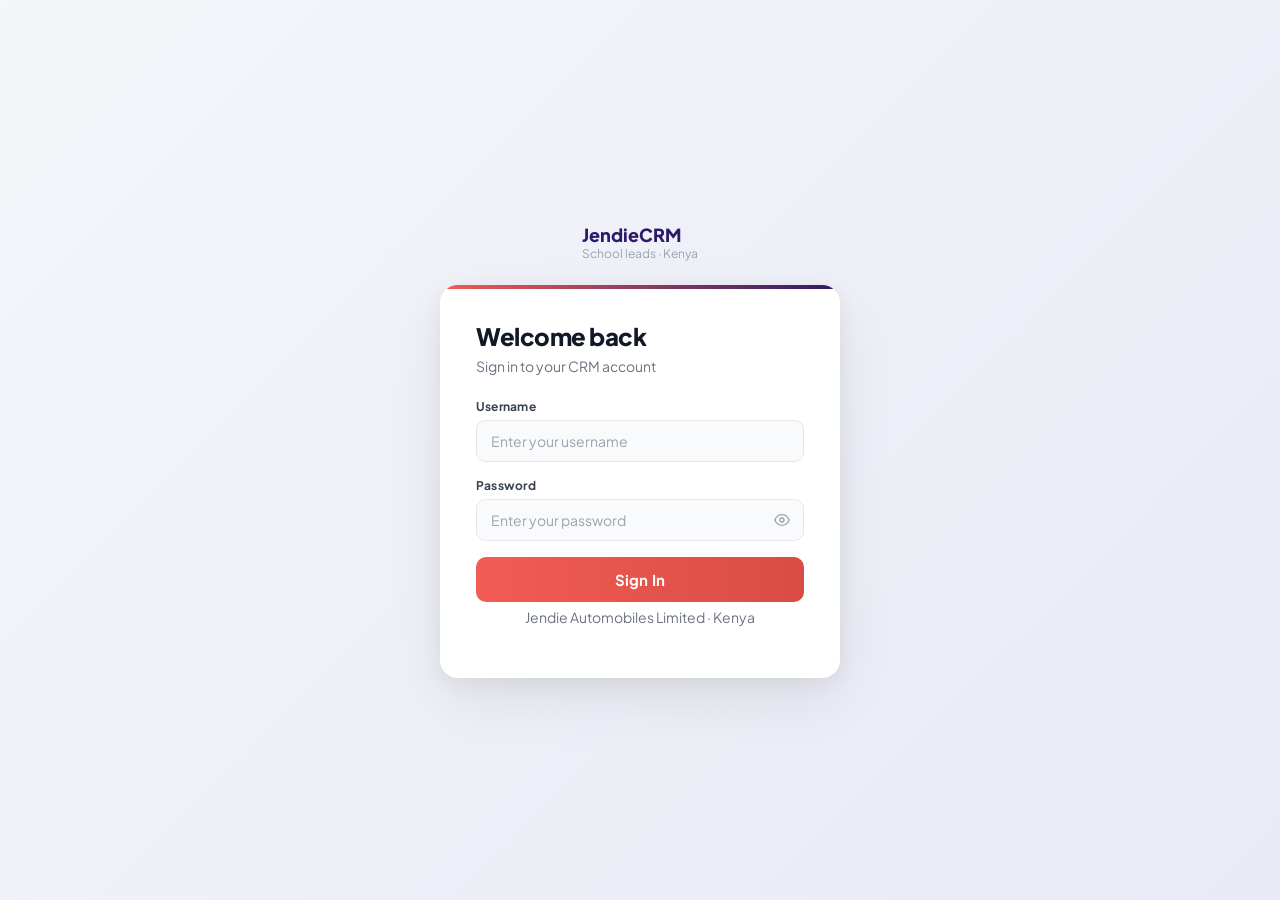
==== public/dashboard.html @ a7a7fc95 "rebuild: new dashboard UI with sidebar, KPIs, and login fixes" ====
<!DOCTYPE html>
<html lang="en">
<head>
<meta charset="UTF-8">
<meta name="viewport" content="width=device-width, initial-scale=1.0">
<title>JendieCRM – Dashboard</title>
<link rel="icon" type="image/x-icon" href="/favicon.ico">
<link rel="preconnect" href="https://fonts.googleapis.com">
<link href="https://fonts.googleapis.com/css2?family=Plus+Jakarta+Sans:wght@400;500;600;700;800&family=DM+Mono:wght@400;500&display=swap" rel="stylesheet">
<link rel="stylesheet" href="dashboard.css">
</head>
<body>

<!-- ===================== SIDEBAR ===================== -->
<aside class="sidebar" id="sidebar">
  <div class="sidebar-brand">
    <div class="brand-logo">
      <img src="/school-crm-logo.png" alt="Jendie" onerror="this.style.display='none'">
      <div class="brand-initials">J</div>
    </div>
    <div class="brand-text">
      <span class="brand-name">JendieCRM</span>
      <span class="brand-sub">School leads · Kenya</span>
    </div>
  </div>

  <nav class="sidebar-nav">
    <div class="nav-section-label">OVERVIEW</div>
    <a href="#" class="nav-item active" data-view="dashboard">
      <svg width="18" height="18" viewBox="0 0 24 24" fill="none" stroke="currentColor" stroke-width="2"><rect x="3" y="3" width="7" height="7"/><rect x="14" y="3" width="7" height="7"/><rect x="3" y="14" width="7" height="7"/><rect x="14" y="14" width="7" height="7"/></svg>
      Dashboard
    </a>

    <div class="nav-section-label">PIPELINE</div>
    <a href="#" class="nav-item" data-view="leads">
      <svg width="18" height="18" viewBox="0 0 24 24" fill="none" stroke="currentColor" stroke-width="2"><path d="M17 21v-2a4 4 0 0 0-4-4H5a4 4 0 0 0-4 4v2"/><circle cx="9" cy="7" r="4"/><path d="M23 21v-2a4 4 0 0 0-3-3.87"/><path d="M16 3.13a4 4 0 0 1 0 7.75"/></svg>
      Leads
    </a>
    <a href="#" class="nav-item" data-view="pipeline">
      <svg width="18" height="18" viewBox="0 0 24 24" fill="none" stroke="currentColor" stroke-width="2"><polyline points="22 12 18 12 15 21 9 3 6 12 2 12"/></svg>
      Pipeline
      <span class="nav-badge live">Live</span>
    </a>
    <a href="#" class="nav-item" data-view="tasks">
      <svg width="18" height="18" viewBox="0 0 24 24" fill="none" stroke="currentColor" stroke-width="2"><polyline points="9 11 12 14 22 4"/><path d="M21 12v7a2 2 0 0 1-2 2H5a2 2 0 0 1-2-2V5a2 2 0 0 1 2-2h11"/></svg>
      Tasks
    </a>

    <div class="nav-section-label">ENGAGE</div>
    <a href="#" class="nav-item" data-view="whatsapp">
      <svg width="18" height="18" viewBox="0 0 24 24" fill="none" stroke="currentColor" stroke-width="2"><path d="M21 15a2 2 0 0 1-2 2H7l-4 4V5a2 2 0 0 1 2-2h14a2 2 0 0 1 2 2z"/></svg>
      WhatsApp / SMS
    </a>
    <a href="#" class="nav-item" data-view="marketers">
      <svg width="18" height="18" viewBox="0 0 24 24" fill="none" stroke="currentColor" stroke-width="2"><circle cx="12" cy="8" r="4"/><path d="M6 20v-2a4 4 0 0 1 8 0v2"/><path d="M22 20v-2a4 4 0 0 0-3-3.87"/><path d="M16 3.13a4 4 0 0 1 0 7.75"/></svg>
      Marketers
    </a>
    <a href="#" class="nav-item" data-view="reports">
      <svg width="18" height="18" viewBox="0 0 24 24" fill="none" stroke="currentColor" stroke-width="2"><line x1="18" y1="20" x2="18" y2="10"/><line x1="12" y1="20" x2="12" y2="4"/><line x1="6" y1="20" x2="6" y2="14"/></svg>
      Reports
    </a>

    <div class="nav-section-label">ACCOUNT</div>
    <a href="#" class="nav-item" data-view="settings">
      <svg width="18" height="18" viewBox="0 0 24 24" fill="none" stroke="currentColor" stroke-width="2"><circle cx="12" cy="12" r="3"/><path d="M19.07 4.93l-1.41 1.41M4.93 4.93l1.41 1.41M4.93 19.07l1.41-1.41M19.07 19.07l-1.41-1.41M21 12h-2M5 12H3M12 21v-2M12 5V3"/></svg>
      Settings
    </a>
    <a href="#" class="nav-item" id="adminNavItem" style="display:none" data-view="admin">
      <svg width="18" height="18" viewBox="0 0 24 24" fill="none" stroke="currentColor" stroke-width="2"><path d="M12 22s8-4 8-10V5l-8-3-8 3v7c0 6 8 10 8 10z"/></svg>
      Admin
    </a>
  </nav>

  <div class="sidebar-user">
    <div class="user-avatar" id="sidebarAvatar">?</div>
    <div class="user-info">
      <span class="user-name" id="sidebarUsername">Loading…</span>
      <span class="user-role-badge" id="sidebarRole">–</span>
    </div>
    <button class="logout-btn" onclick="logout()" title="Logout">
      <svg width="16" height="16" viewBox="0 0 24 24" fill="none" stroke="currentColor" stroke-width="2"><path d="M9 21H5a2 2 0 0 1-2-2V5a2 2 0 0 1 2-2h4"/><polyline points="16 17 21 12 16 7"/><line x1="21" y1="12" x2="9" y2="12"/></svg>
    </button>
  </div>
</aside>

<!-- ===================== MAIN ===================== -->
<div class="main-wrapper">

  <!-- TOPBAR -->
  <header class="topbar">
    <div class="topbar-left">
      <button class="sidebar-toggle" id="sidebarToggle" onclick="toggleSidebar()">
        <svg width="20" height="20" viewBox="0 0 24 24" fill="none" stroke="currentColor" stroke-width="2"><line x1="3" y1="12" x2="21" y2="12"/><line x1="3" y1="6" x2="21" y2="6"/><line x1="3" y1="18" x2="21" y2="18"/></svg>
      </button>
      <div class="breadcrumb">
        <span class="breadcrumb-app">JendieCRM</span>
        <span class="breadcrumb-sep">/</span>
        <span class="breadcrumb-page" id="pageTitle">Dashboard</span>
      </div>
    </div>
    <div class="topbar-center">
      <div class="search-wrap">
        <svg width="16" height="16" viewBox="0 0 24 24" fill="none" stroke="currentColor" stroke-width="2"><circle cx="11" cy="11" r="8"/><line x1="21" y1="21" x2="16.65" y2="16.65"/></svg>
        <input type="text" id="searchName" placeholder="Search leads, contacts…" oninput="filterLeads()">
        <kbd>⌘K</kbd>
      </div>
    </div>
    <div class="topbar-right">
      <div class="county-filter-wrap">
        <svg width="14" height="14" viewBox="0 0 24 24" fill="none" stroke="currentColor" stroke-width="2"><path d="M21 10c0 7-9 13-9 13s-9-6-9-13a9 9 0 0 1 18 0z"/><circle cx="12" cy="10" r="3"/></svg>
        <select id="filterLocation" onchange="filterLeads()">
          <option value="">All counties</option>
        </select>
        <svg width="12" height="12" viewBox="0 0 24 24" fill="none" stroke="currentColor" stroke-width="2"><polyline points="6 9 12 15 18 9"/></svg>
      </div>
      <button class="btn-primary" onclick="openNewLeadModal()">
        <svg width="14" height="14" viewBox="0 0 24 24" fill="none" stroke="currentColor" stroke-width="2"><line x1="12" y1="5" x2="12" y2="19"/><line x1="5" y1="12" x2="19" y2="12"/></svg>
        New Lead
      </button>
      <button class="icon-btn" id="themeToggle" title="Toggle theme">
        <svg width="16" height="16" viewBox="0 0 24 24" fill="none" stroke="currentColor" stroke-width="2"><path d="M21 12.79A9 9 0 1 1 11.21 3 7 7 0 0 0 21 12.79z"/></svg>
      </button>
      <button class="icon-btn notif-btn" id="notifBtn">
        <svg width="16" height="16" viewBox="0 0 24 24" fill="none" stroke="currentColor" stroke-width="2"><path d="M18 8A6 6 0 0 0 6 8c0 7-3 9-3 9h18s-3-2-3-9"/><path d="M13.73 21a2 2 0 0 1-3.46 0"/></svg>
        <span class="notif-dot" id="notifDot"></span>
      </button>
    </div>
  </header>

  <!-- ===================== DASHBOARD VIEW ===================== -->
  <main class="content" id="viewDashboard">
    <div class="page-header">
      <div>
        <h1 class="page-title">Marketing Dashboard</h1>
        <p class="page-subtitle">Real-time view of school leads, follow-ups, and team activity.</p>
      </div>
      <div class="page-actions">
        <button class="btn-ghost" onclick="exportCSV()">
          <svg width="14" height="14" viewBox="0 0 24 24" fill="none" stroke="currentColor" stroke-width="2"><path d="M21 15v4a2 2 0 0 1-2 2H5a2 2 0 0 1-2-2v-4"/><polyline points="7 10 12 15 17 10"/><line x1="12" y1="15" x2="12" y2="3"/></svg>
          Export
        </button>
        <button class="btn-primary" onclick="openNewLeadModal()">
          <svg width="14" height="14" viewBox="0 0 24 24" fill="none" stroke="currentColor" stroke-width="2"><line x1="12" y1="5" x2="12" y2="19"/><line x1="5" y1="12" x2="19" y2="12"/></svg>
          New Lead
        </button>
      </div>
    </div>

    <!-- KPI Cards -->
    <div class="kpi-grid" id="kpiGrid">
      <div class="kpi-card">
        <div class="kpi-top">
          <span class="kpi-label">Total Leads</span>
          <div class="kpi-icon kpi-icon--blue">
            <svg width="16" height="16" viewBox="0 0 24 24" fill="none" stroke="currentColor" stroke-width="2"><path d="M17 21v-2a4 4 0 0 0-4-4H5a4 4 0 0 0-4 4v2"/><circle cx="9" cy="7" r="4"/></svg>
          </div>
        </div>
        <div class="kpi-value" id="kpiTotal">–</div>
        <div class="kpi-delta positive" id="kpiTotalDelta">–</div>
      </div>
      <div class="kpi-card">
        <div class="kpi-top">
          <span class="kpi-label">Active Follow-ups</span>
          <div class="kpi-icon kpi-icon--coral">
            <svg width="16" height="16" viewBox="0 0 24 24" fill="none" stroke="currentColor" stroke-width="2"><rect x="3" y="4" width="18" height="18" rx="2" ry="2"/><line x1="16" y1="2" x2="16" y2="6"/><line x1="8" y1="2" x2="8" y2="6"/><line x1="3" y1="10" x2="21" y2="10"/></svg>
          </div>
        </div>
        <div class="kpi-value" id="kpiFollowups">–</div>
        <div class="kpi-delta urgent" id="kpiFollowupsDelta">–</div>
      </div>
      <div class="kpi-card">
        <div class="kpi-top">
          <span class="kpi-label">Conversion Rate</span>
          <div class="kpi-icon kpi-icon--green">
            <svg width="16" height="16" viewBox="0 0 24 24" fill="none" stroke="currentColor" stroke-width="2"><polyline points="22 7 13.5 15.5 8.5 10.5 2 17"/><polyline points="16 7 22 7 22 13"/></svg>
          </div>
        </div>
        <div class="kpi-value" id="kpiConversion">–</div>
        <div class="kpi-delta muted" id="kpiConversionTarget">Target: 30%</div>
      </div>
      <div class="kpi-card">
        <div class="kpi-top">
          <span class="kpi-label">Top County</span>
          <div class="kpi-icon kpi-icon--purple">
            <svg width="16" height="16" viewBox="0 0 24 24" fill="none" stroke="currentColor" stroke-width="2"><path d="M21 10c0 7-9 13-9 13s-9-6-9-13a9 9 0 0 1 18 0z"/><circle cx="12" cy="10" r="3"/></svg>
          </div>
        </div>
        <div class="kpi-value" id="kpiTopCounty">–</div>
        <div class="kpi-delta muted" id="kpiTopCountyCount">– leads</div>
      </div>
    </div>

    <!-- Dashboard body: leads table + right panel -->
    <div class="dashboard-body">
      <!-- Recent Leads Table -->
      <div class="table-card">
        <div class="table-card-header">
          <div>
            <h2 class="card-title">Recent Leads</h2>
            <p class="card-subtitle">Latest submissions across all marketers</p>
          </div>
          <a href="#" class="view-all-link" onclick="switchView('leads'); return false;">
            View All
            <svg width="14" height="14" viewBox="0 0 24 24" fill="none" stroke="currentColor" stroke-width="2"><path d="M18 13v6a2 2 0 0 1-2 2H5a2 2 0 0 1-2-2V8a2 2 0 0 1 2-2h6"/><polyline points="15 3 21 3 21 9"/><line x1="10" y1="14" x2="21" y2="3"/></svg>
          </a>
        </div>
        <div class="filters-row">
          <select id="filterInterest" onchange="filterLeads()">
            <option value="">All statuses</option>
            <option>Interested</option>
            <option>Needs Follow-up</option>
            <option>Not Interested</option>
          </select>
          <select id="filterAction" onchange="filterLeads()">
            <option value="">All actions</option>
            <option>Call</option>
            <option>Email</option>
            <option>Meeting</option>
            <option>Demo</option>
            <option>Other</option>
          </select>
          <select id="filterMarketer" onchange="filterLeads()">
            <option value="">All marketers</option>
          </select>
          <div class="date-filter">
            <label>Visit date</label>
            <input type="date" id="filterVisitDate" onchange="filterLeads()">
          </div>
          <button class="btn-ghost-sm" onclick="resetFilters()">Reset</button>
        </div>
        <div class="table-wrap">
          <table id="leadsTable">
            <thead>
              <tr>
                <th>Lead</th>
                <th>County</th>
                <th>Contact</th>
                <th>Services</th>
                <th>Status</th>
                <th>Follow-up</th>
                <th>Submitted</th>
                <th>Actions</th>
              </tr>
            </thead>
            <tbody id="leadsTableBody"></tbody>
          </table>
          <div class="empty-state" id="emptyLeads" style="display:none">
            <div class="empty-icon">📋</div>
            <h3>No leads found</h3>
            <p>Try adjusting your filters or add a new lead</p>
            <button class="btn-primary" onclick="openNewLeadModal()">+ New Lead</button>
          </div>
        </div>
      </div>

      <!-- Right Panel -->
      <div class="right-panel">
        <!-- Upcoming Follow-ups -->
        <div class="panel-card" id="followUpsCard">
          <div class="panel-card-header">
            <h3 class="panel-title">Upcoming Follow-ups</h3>
            <button class="icon-btn-sm" title="View calendar">
              <svg width="14" height="14" viewBox="0 0 24 24" fill="none" stroke="currentColor" stroke-width="2"><rect x="3" y="4" width="18" height="18" rx="2" ry="2"/><line x1="16" y1="2" x2="16" y2="6"/><line x1="8" y1="2" x2="8" y2="6"/><line x1="3" y1="10" x2="21" y2="10"/></svg>
            </button>
          </div>
          <div class="followup-date-row">
            <input type="date" id="followUpFilterDate" onchange="filterFollowUps()">
            <button class="btn-ghost-sm" onclick="resetFollowUps()">Today</button>
          </div>
          <ul id="followUpsList" class="followups-list"></ul>
          <div class="followups-empty" id="followupsEmpty" style="display:none">
            <p>No follow-ups for this date 🎉</p>
          </div>
        </div>

        <!-- Marketer Activity -->
        <div class="panel-card activity-card">
          <div class="panel-card-header">
            <h3 class="panel-title">Marketer Activity</h3>
          </div>
          <p class="activity-summary" id="activitySummary">Loading activity…</p>
          <ul class="activity-list" id="activityList"></ul>
          <button class="btn-full-ghost" onclick="switchView('marketers')">View Marketers</button>
        </div>
      </div>
    </div>
  </main>

  <!-- ===================== LEADS VIEW ===================== -->
  <main class="content" id="viewLeads" style="display:none">
    <div class="page-header">
      <div>
        <h1 class="page-title">All Leads</h1>
        <p class="page-subtitle">Full pipeline across all marketers and counties</p>
      </div>
      <div class="page-actions">
        <button class="btn-ghost" onclick="exportCSV()">
          <svg width="14" height="14" viewBox="0 0 24 24" fill="none" stroke="currentColor" stroke-width="2"><path d="M21 15v4a2 2 0 0 1-2 2H5a2 2 0 0 1-2-2v-4"/><polyline points="7 10 12 15 17 10"/><line x1="12" y1="15" x2="12" y2="3"/></svg>
          Export CSV
        </button>
        <button class="btn-primary" onclick="openNewLeadModal()">+ New Lead</button>
      </div>
    </div>
    <div class="table-card" style="margin-top:0">
      <div class="filters-row">
        <input type="text" id="searchNameLeads" placeholder="Search name, type, location…" oninput="filterLeads()">
        <select id="filterInterestLeads" onchange="filterLeads()">
          <option value="">All statuses</option>
          <option>Interested</option>
          <option>Needs Follow-up</option>
          <option>Not Interested</option>
        </select>
        <select id="filterActionLeads" onchange="filterLeads()">
          <option value="">All actions</option>
          <option>Call</option><option>Email</option><option>Meeting</option><option>Demo</option><option>Other</option>
        </select>
        <select id="filterMarketerLeads" onchange="filterLeads()">
          <option value="">All marketers</option>
        </select>
        <button class="btn-ghost-sm" onclick="resetFilters()">Reset</button>
      </div>
      <div class="table-wrap">
        <table id="leadsTableFull">
          <thead>
            <tr>
              <th>Lead</th>
              <th>County</th>
              <th>Contact</th>
              <th>Phone</th>
              <th>Email</th>
              <th>Visit</th>
              <th>Services</th>
              <th>Status</th>
              <th>Next Action</th>
              <th>Follow-up</th>
              <th>Submitted by</th>
              <th>Actions</th>
            </tr>
          </thead>
          <tbody id="leadsTableFullBody"></tbody>
        </table>
      </div>
    </div>
  </main>

  <!-- ===================== ADMIN VIEW ===================== -->
  <main class="content" id="viewAdmin" style="display:none">
    <div class="page-header">
      <div>
        <h1 class="page-title">Admin</h1>
        <p class="page-subtitle">User management and system settings</p>
      </div>
      <button class="btn-primary" onclick="openUserModal()">+ Create User</button>
    </div>
    <div class="table-card" style="margin-top:0">
      <table id="usersTable">
        <thead>
          <tr><th>ID</th><th>Username</th><th>Role</th><th>Created</th><th>Actions</th></tr>
        </thead>
        <tbody id="usersTableBody"></tbody>
      </table>
    </div>
  </main>

  <!-- Placeholder views -->
  <main class="content" id="viewPipeline" style="display:none">
    <div class="page-header"><h1 class="page-title">Pipeline</h1></div>
    <div class="coming-soon"><div class="cs-icon">🚀</div><h2>Pipeline / Kanban view coming soon</h2><p>Drag leads between stages: New → Contacted → Proposal → Won / Lost</p></div>
  </main>
  <main class="content" id="viewTasks" style="display:none">
    <div class="page-header"><h1 class="page-title">Tasks</h1></div>
    <div class="coming-soon"><div class="cs-icon">✅</div><h2>Tasks & reminders coming soon</h2></div>
  </main>
  <main class="content" id="viewWhatsapp" style="display:none">
    <div class="page-header"><h1 class="page-title">WhatsApp / SMS</h1></div>
    <div class="coming-soon"><div class="cs-icon">💬</div><h2>WhatsApp & SMS integration coming soon</h2></div>
  </main>
  <main class="content" id="viewMarketers" style="display:none">
    <div class="page-header"><h1 class="page-title">Marketers</h1></div>
    <div class="coming-soon"><div class="cs-icon">👥</div><h2>Marketer performance view coming soon</h2></div>
  </main>
  <main class="content" id="viewReports" style="display:none">
    <div class="page-header"><h1 class="page-title">Reports</h1></div>
    <div class="coming-soon"><div class="cs-icon">📊</div><h2>Reports & analytics coming soon</h2></div>
  </main>
  <main class="content" id="viewSettings" style="display:none">
    <div class="page-header"><h1 class="page-title">Settings</h1></div>
    <div class="coming-soon"><div class="cs-icon">⚙️</div><h2>Settings coming soon</h2></div>
  </main>

</div><!-- end .main-wrapper -->

<!-- ===================== NEW LEAD MODAL ===================== -->
<div class="modal" id="newLeadModal">
  <div class="modal-content modal-lg">
    <div class="modal-header">
      <h3>New Lead</h3>
      <button class="modal-close" onclick="closeModal('newLeadModal')">&times;</button>
    </div>
    <form id="addLeadForm" class="modal-form">
      <div class="form-row">
        <div class="form-group">
          <label>Lead Type *</label>
          <select name="lead_type" id="lead_type" required>
            <option value="">Select type</option>
            <option>School</option>
            <option>Firm</option>
            <option>Individual</option>
          </select>
        </div>
        <div class="form-group" id="schoolTypeGroup">
          <label>School Type</label>
          <select name="school_type">
            <option value="">Select</option>
            <option>Primary</option><option>Secondary</option><option>Private</option><option>Public</option><option>Other</option>
          </select>
        </div>
      </div>
      <div class="form-row">
        <div class="form-group">
          <label>Location / County</label>
          <input type="text" name="location" placeholder="e.g. Nairobi, Kiambu">
        </div>
        <div class="form-group">
          <label>Contact Name</label>
          <input type="text" name="contact_name" placeholder="Full name">
        </div>
      </div>
      <div class="form-row">
        <div class="form-group">
          <label>Contact Role</label>
          <select name="contact_role">
            <option value="">Select role</option>
            <option>Principal</option><option>Administrator</option><option>ICT Coordinator</option><option>Teacher</option><option>Other</option>
          </select>
        </div>
        <div class="form-group">
          <label>Phone</label>
          <input type="tel" name="phone" placeholder="+254 …">
        </div>
      </div>
      <div class="form-row">
        <div class="form-group">
          <label>Email</label>
          <input type="email" name="email" placeholder="email@example.com">
        </div>
        <div class="form-group">
          <label>Date of Visit</label>
          <input type="date" name="visit_date">
        </div>
      </div>
      <div class="form-group">
        <label>Interest Level *</label>
        <select name="interest_level" required>
          <option value="">Select</option>
          <option>Interested</option><option>Needs Follow-up</option><option>Not Interested</option>
        </select>
      </div>
      <div class="form-group">
        <label>Services of Interest</label>
        <div class="services-chips">
          <label class="chip"><input type="checkbox" name="services" value="Speed Governors"> Speed Governors</label>
          <label class="chip"><input type="checkbox" name="services" value="Trackers"> Trackers</label>
          <label class="chip"><input type="checkbox" name="services" value="Insurance"> Insurance</label>
          <label class="chip"><input type="checkbox" name="services" value="Dashcams"> Dashcams</label>
          <label class="chip"><input type="checkbox" name="services" value="CCTV"> CCTV</label>
          <label class="chip"><input type="checkbox" name="services" value="Fuel Management"> Fuel Management</label>
          <label class="chip"><input type="checkbox" name="services" value="TrackMyKid"> TrackMyKid</label>
        </div>
      </div>
      <div class="form-row">
        <div class="form-group">
          <label>Next Action</label>
          <select name="next_action">
            <option value="">Select</option>
            <option>Call</option><option>Email</option><option>Meeting</option><option>Demo</option><option>Other</option>
          </select>
        </div>
        <div class="form-group">
          <label>Follow-up Date</label>
          <input type="date" name="follow_up_date">
        </div>
      </div>
      <div class="form-group">
        <label>Notes</label>
        <textarea name="notes" placeholder="Any relevant notes…" rows="3"></textarea>
      </div>
      <div class="form-group">
        <label>Attach Image</label>
        <input type="file" name="lead_image" accept="image/*">
      </div>
      <div class="modal-footer">
        <button type="button" class="btn-ghost" onclick="closeModal('newLeadModal')">Cancel</button>
        <button type="submit" class="btn-primary">Save Lead</button>
      </div>
    </form>
  </div>
</div>

<!-- ===================== CREATE USER MODAL ===================== -->
<div class="modal" id="userModal">
  <div class="modal-content">
    <div class="modal-header">
      <h3>Create User</h3>
      <button class="modal-close" onclick="closeModal('userModal')">&times;</button>
    </div>
    <form id="createUserForm" class="modal-form">
      <div class="form-group">
        <label>Username</label>
        <input type="text" id="newUsername" placeholder="username" required>
      </div>
      <div class="form-group">
        <label>Password</label>
        <input type="password" id="newPassword" placeholder="min 8 characters" required>
      </div>
      <div class="form-group">
        <label>Role</label>
        <select id="newRole">
          <option value="">Select role</option>
          <option value="manager">Manager</option>
          <option value="marketer">Marketer</option>
          <option value="staff">Staff</option>
        </select>
      </div>
      <div class="modal-footer">
        <button type="button" class="btn-ghost" onclick="closeModal('userModal')">Cancel</button>
        <button type="submit" class="btn-primary">Create User</button>
      </div>
    </form>
  </div>
</div>

<!-- ===================== LEAD DETAIL MODAL ===================== -->
<div class="modal" id="leadDetailModal">
  <div class="modal-content modal-lg">
    <div class="modal-header">
      <h3 id="leadDetailTitle">Lead Details</h3>
      <button class="modal-close" onclick="closeModal('leadDetailModal')">&times;</button>
    </div>
    <div id="leadDetailBody" class="lead-detail-body"></div>
  </div>
</div>

<!-- TOAST -->
<div id="toast" class="toast"></div>

<script>
// ===================== CONFIG =====================
const API_BASE = window.location.hostname === "localhost"
  ? "http://localhost:5000"
  : "https://school-crm-sndl.onrender.com";

// ===================== STATE =====================
const token = localStorage.getItem("jwtToken");
if (!token) location.href = "login.html";

let currentUserRole = "guest";
let currentUserId = null;
let allLeads = [];
let filteredLeads = [];

function parseJwt(t) {
  try { return JSON.parse(atob(t.split('.')[1])); } catch { return null; }
}

const decoded = parseJwt(token);
if (decoded) { currentUserRole = decoded.role; currentUserId = decoded.id; }

// ===================== INIT =====================
document.addEventListener("DOMContentLoaded", () => {
  // Set user info in sidebar
  document.getElementById("sidebarUsername").textContent = decoded?.username || currentUserRole;
  document.getElementById("sidebarAvatar").textContent = (decoded?.username || "?")[0].toUpperCase();
  document.getElementById("sidebarRole").textContent = currentUserRole;

  if (currentUserRole === "manager") {
    document.getElementById("adminNavItem").style.display = "flex";
  }

  // Lead type → school type toggle in modal
  document.getElementById("lead_type").addEventListener("change", function() {
    document.getElementById("schoolTypeGroup").style.display = this.value === "School" ? "block" : "none";
  });
  document.getElementById("schoolTypeGroup").style.display = "none";

  // Theme toggle
  document.getElementById("themeToggle").addEventListener("click", () => {
    document.body.classList.toggle("dark");
    localStorage.setItem("theme", document.body.classList.contains("dark") ? "dark" : "light");
  });
  if (localStorage.getItem("theme") === "dark") document.body.classList.add("dark");

  // Nav links
  document.querySelectorAll(".nav-item").forEach(item => {
    item.addEventListener("click", e => {
      e.preventDefault();
      const view = item.dataset.view;
      switchView(view);
      document.querySelectorAll(".nav-item").forEach(n => n.classList.remove("active"));
      item.classList.add("active");
    });
  });

  // Follow-up date default to today
  document.getElementById("followUpFilterDate").value = new Date().toISOString().split("T")[0];

  loadLeads();
  if (currentUserRole === "manager") loadUsers();
});

// ===================== VIEW SWITCHER =====================
function switchView(view) {
  const views = ["dashboard", "leads", "admin", "pipeline", "tasks", "whatsapp", "marketers", "reports", "settings"];
  views.forEach(v => {
    const el = document.getElementById(`view${v.charAt(0).toUpperCase() + v.slice(1)}`);
    if (el) el.style.display = "none";
  });
  const target = document.getElementById(`view${view.charAt(0).toUpperCase() + view.slice(1)}`);
  if (target) target.style.display = "block";

  const titles = { dashboard: "Dashboard", leads: "All Leads", admin: "Admin", pipeline: "Pipeline", tasks: "Tasks", whatsapp: "WhatsApp / SMS", marketers: "Marketers", reports: "Reports", settings: "Settings" };
  document.getElementById("pageTitle").textContent = titles[view] || view;

  // sync nav highlight
  document.querySelectorAll(".nav-item").forEach(n => {
    n.classList.toggle("active", n.dataset.view === view);
  });
}

window.switchView = switchView;

// ===================== LEADS LOGIC =====================
async function loadLeads() {
  try {
    const res = await fetch(`${API_BASE}/api/leads`, { headers: { Authorization: `Bearer ${token}` } });
    const data = await res.json();
    allLeads = data;
    populateFilters();
    applyFilter();
    updateKPIs();
    loadFollowUps();
    renderActivityPanel();
  } catch (e) {
    showToast("Failed to load leads", "error");
  }
}

function populateFilters() {
  const marketers = [...new Set(allLeads.map(l => l.submitted_by).filter(Boolean))];
  ["filterMarketer", "filterMarketerLeads"].forEach(id => {
    const el = document.getElementById(id);
    if (!el) return;
    const val = el.value;
    el.innerHTML = '<option value="">All marketers</option>';
    marketers.forEach(m => {
      const o = document.createElement("option");
      o.value = m; o.textContent = m;
      el.appendChild(o);
    });
    el.value = val;
  });

  const locations = [...new Set(allLeads.map(l => l.location).filter(Boolean))];
  const locEl = document.getElementById("filterLocation");
  if (locEl) {
    const val = locEl.value;
    locEl.innerHTML = '<option value="">All counties</option>';
    locations.sort().forEach(loc => {
      const o = document.createElement("option");
      o.value = loc; o.textContent = loc;
      locEl.appendChild(o);
    });
    locEl.value = val;
  }
}

function getFilterValues() {
  return {
    search: (document.getElementById("searchName")?.value || document.getElementById("searchNameLeads")?.value || "").toLowerCase(),
    interest: document.getElementById("filterInterest")?.value || document.getElementById("filterInterestLeads")?.value || "",
    action: document.getElementById("filterAction")?.value || document.getElementById("filterActionLeads")?.value || "",
    visitDate: document.getElementById("filterVisitDate")?.value || "",
    marketer: document.getElementById("filterMarketer")?.value || document.getElementById("filterMarketerLeads")?.value || "",
    location: document.getElementById("filterLocation")?.value || ""
  };
}

function applyFilter() {
  const f = getFilterValues();
  filteredLeads = allLeads.filter(l => {
    if (currentUserRole === "marketer" && l.submitted_by_id !== currentUserId) return false;
    const visitDate = l.visit_date ? l.visit_date.split("T")[0].split(" ")[0] : "";
    return (
      (!f.search || (l.lead_type || "").toLowerCase().includes(f.search) || (l.contact_name || "").toLowerCase().includes(f.search) || (l.location || "").toLowerCase().includes(f.search)) &&
      (!f.interest || l.interest_level === f.interest) &&
      (!f.action || l.next_action === f.action) &&
      (!f.visitDate || visitDate === f.visitDate) &&
      (!f.marketer || l.submitted_by === f.marketer) &&
      (!f.location || l.location === f.location)
    );
  });
  renderDashboardTable(filteredLeads.slice(0, 8));
  renderFullTable(filteredLeads);
}

window.filterLeads = applyFilter;

window.resetFilters = function() {
  ["searchName","searchNameLeads","filterInterest","filterInterestLeads","filterAction","filterActionLeads","filterVisitDate","filterMarketer","filterMarketerLeads","filterLocation"].forEach(id => {
    const el = document.getElementById(id);
    if (el) el.value = "";
  });
  applyFilter();
};

function renderDashboardTable(leads) {
  const tbody = document.getElementById("leadsTableBody");
  const empty = document.getElementById("emptyLeads");
  tbody.innerHTML = "";
  if (!leads.length) { empty.style.display = "flex"; return; }
  empty.style.display = "none";
  leads.forEach(l => {
    const tr = document.createElement("tr");
    tr.style.cursor = "pointer";
    tr.onclick = () => openLeadDetail(l);
    tr.innerHTML = `
      <td><div class="lead-name">${l.contact_name || "–"}</div><div class="lead-meta">${l.lead_type || ""}</div></td>
      <td>${l.location || "–"}</td>
      <td><div class="lead-name">${l.contact_name || "–"}</div><div class="lead-meta">${l.phone || ""}</div></td>
      <td>${renderServiceBadges(l.services)}</td>
      <td>${renderStatusBadge(l.interest_level)}</td>
      <td class="followup-date ${isOverdue(l.follow_up_date) ? 'overdue' : ''}">${formatDateShort(l.follow_up_date)}</td>
      <td><div class="lead-meta">${l.submitted_by || "–"}</div></td>
      <td>
        <div class="actions-cell">
          ${l.phone ? `<a href="https://wa.me/${(l.phone||"").replace(/\D/g,"")}" target="_blank" class="action-icon wa" title="WhatsApp">
            <svg width="14" height="14" viewBox="0 0 24 24" fill="currentColor"><path d="M17.472 14.382c-.297-.149-1.758-.867-2.03-.967-.273-.099-.471-.148-.67.15-.197.297-.767.966-.94 1.164-.173.199-.347.223-.644.075-.297-.15-1.255-.463-2.39-1.475-.883-.788-1.48-1.761-1.653-2.059-.173-.297-.018-.458.13-.606.134-.133.298-.347.446-.52.149-.174.198-.298.298-.497.099-.198.05-.371-.025-.52-.075-.149-.669-1.612-.916-2.207-.242-.579-.487-.5-.669-.51-.173-.008-.371-.01-.57-.01-.198 0-.52.074-.792.372-.272.297-1.04 1.016-1.04 2.479 0 1.462 1.065 2.875 1.213 3.074.149.198 2.096 3.2 5.077 4.487.709.306 1.262.489 1.694.625.712.227 1.36.195 1.871.118.571-.085 1.758-.719 2.006-1.413.248-.694.248-1.289.173-1.413-.074-.124-.272-.198-.57-.347m-5.421 7.403h-.004a9.87 9.87 0 01-5.031-1.378l-.361-.214-3.741.982.998-3.648-.235-.374a9.86 9.86 0 01-1.51-5.26c.001-5.45 4.436-9.884 9.888-9.884 2.64 0 5.122 1.03 6.988 2.898a9.825 9.825 0 012.893 6.994c-.003 5.45-4.437 9.884-9.885 9.884m8.413-18.297A11.815 11.815 0 0012.05 0C5.495 0 .16 5.335.157 11.892c0 2.096.547 4.142 1.588 5.945L.057 24l6.305-1.654a11.882 11.882 0 005.683 1.448h.005c6.554 0 11.89-5.335 11.893-11.893a11.821 11.821 0 00-3.48-8.413z"/></svg>
          </a>` : ""}
          <button class="action-icon view" onclick="event.stopPropagation(); openLeadDetail(${JSON.stringify(l).replace(/"/g,'&quot;')})" title="View">
            <svg width="14" height="14" viewBox="0 0 24 24" fill="none" stroke="currentColor" stroke-width="2"><path d="M1 12s4-8 11-8 11 8 11 8-4 8-11 8-11-8-11-8z"/><circle cx="12" cy="12" r="3"/></svg>
          </button>
          ${currentUserRole === "manager" ? `<button class="action-icon del" onclick="event.stopPropagation(); deleteLead(${l.id})" title="Delete"><svg width="14" height="14" viewBox="0 0 24 24" fill="none" stroke="currentColor" stroke-width="2"><polyline points="3 6 5 6 21 6"/><path d="M19 6l-1 14H6L5 6"/><path d="M10 11v6"/><path d="M14 11v6"/><path d="M9 6V4h6v2"/></svg></button>` : ""}
        </div>
      </td>`;
    tbody.appendChild(tr);
  });
}

function renderFullTable(leads) {
  const tbody = document.getElementById("leadsTableFullBody");
  if (!tbody) return;
  tbody.innerHTML = "";
  leads.forEach(l => {
    const tr = document.createElement("tr");
    tr.innerHTML = `
      <td><div class="lead-name">${l.contact_name || "–"}</div><div class="lead-meta">${l.lead_type || ""}</div></td>
      <td>${l.location || "–"}</td>
      <td>${l.contact_name || "–"}</td>
      <td>${l.phone || "–"}</td>
      <td>${l.email || "–"}</td>
      <td>${formatDateShort(l.visit_date)}</td>
      <td>${renderServiceBadges(l.services)}</td>
      <td>${renderStatusBadge(l.interest_level)}</td>
      <td>${l.next_action || "–"}</td>
      <td class="${isOverdue(l.follow_up_date) ? 'overdue' : ''}">${formatDateShort(l.follow_up_date)}</td>
      <td>${l.submitted_by || "–"}</td>
      <td>
        <div class="actions-cell">
          ${currentUserRole === "manager" ? `<button class="action-icon del" onclick="deleteLead(${l.id})" title="Delete"><svg width="14" height="14" viewBox="0 0 24 24" fill="none" stroke="currentColor" stroke-width="2"><polyline points="3 6 5 6 21 6"/><path d="M19 6l-1 14H6L5 6"/><path d="M10 11v6"/><path d="M14 11v6"/><path d="M9 6V4h6v2"/></svg></button>` : ""}
        </div>
      </td>`;
    tbody.appendChild(tr);
  });
}

// ===================== KPIs =====================
function updateKPIs() {
  const leads = currentUserRole === "marketer" ? allLeads.filter(l => l.submitted_by_id === currentUserId) : allLeads;
  document.getElementById("kpiTotal").textContent = leads.length.toLocaleString();
  document.getElementById("kpiTotalDelta").textContent = "+12% this week";

  const today = new Date().toISOString().split("T")[0];
  const followups = leads.filter(l => l.follow_up_date && l.follow_up_date.split("T")[0] >= today);
  document.getElementById("kpiFollowups").textContent = followups.length;
  const urgent = leads.filter(l => l.follow_up_date && l.follow_up_date.split("T")[0] === today).length;
  document.getElementById("kpiFollowupsDelta").textContent = `${urgent} urgent`;

  const interested = leads.filter(l => l.interest_level === "Interested").length;
  const rate = leads.length ? Math.round((interested / leads.length) * 100) : 0;
  document.getElementById("kpiConversion").textContent = `${rate}%`;

  const locCount = {};
  leads.forEach(l => { if (l.location) locCount[l.location] = (locCount[l.location] || 0) + 1; });
  const top = Object.entries(locCount).sort((a,b) => b[1]-a[1])[0];
  document.getElementById("kpiTopCounty").textContent = top ? top[0] : "–";
  document.getElementById("kpiTopCountyCount").textContent = top ? `${top[1]} leads` : "";
}

// ===================== FOLLOW-UPS PANEL =====================
function loadFollowUps() {
  const dateVal = document.getElementById("followUpFilterDate").value || new Date().toISOString().split("T")[0];
  filterFollowUps(dateVal);

  const dot = document.getElementById("notifDot");
  const today = new Date().toISOString().split("T")[0];
  const todayCount = allLeads.filter(l => l.follow_up_date && l.follow_up_date.split("T")[0] === today).length;
  dot.style.display = todayCount > 0 ? "block" : "none";
}

window.filterFollowUps = function(date) {
  const dateVal = date || document.getElementById("followUpFilterDate").value;
  const list = document.getElementById("followUpsList");
  const empty = document.getElementById("followupsEmpty");
  const filtered = allLeads.filter(l => l.follow_up_date && l.follow_up_date.split("T")[0] === dateVal);
  list.innerHTML = "";
  if (!filtered.length) { empty.style.display = "block"; return; }
  empty.style.display = "none";
  filtered.forEach(l => {
    const phone = (l.phone || "").replace(/\D/g, "");
    const li = document.createElement("li");
    li.className = "followup-item";
    li.innerHTML = `
      <div class="followup-dot followup-dot--${getStatusClass(l.interest_level)}"></div>
      <div class="followup-info">
        <div class="followup-name">${l.contact_name || l.lead_type || "Lead"} — ${l.next_action || "Follow up"}</div>
        <div class="followup-meta">Scheduled by ${l.submitted_by || "–"}</div>
      </div>
      <div class="followup-actions">
        ${phone ? `<a href="https://wa.me/${phone}" target="_blank" class="fu-btn fu-btn--wa">WA</a>` : ""}
        ${phone ? `<a href="tel:${phone}" class="fu-btn fu-btn--call">📞</a>` : ""}
      </div>`;
    list.appendChild(li);
  });
};

window.resetFollowUps = function() {
  document.getElementById("followUpFilterDate").value = new Date().toISOString().split("T")[0];
  filterFollowUps();
};

// ===================== ACTIVITY PANEL =====================
function renderActivityPanel() {
  const leads = [...allLeads].sort((a,b) => new Date(b.created_at) - new Date(a.created_at)).slice(0, 5);
  const marketers = {};
  allLeads.forEach(l => { if (l.submitted_by) marketers[l.submitted_by] = (marketers[l.submitted_by] || 0) + 1; });
  const sorted = Object.entries(marketers).sort((a,b) => b[1]-a[1]);

  if (sorted.length) {
    document.getElementById("activitySummary").textContent =
      `${sorted[0][0]} has submitted the most leads (${sorted[0][1]}). ${sorted.length > 1 ? sorted[1][0] + " is close behind.' " : ""}`;
  }

  const list = document.getElementById("activityList");
  list.innerHTML = "";
  leads.forEach(l => {
    const li = document.createElement("li");
    li.className = "activity-item";
    li.innerHTML = `
      <div class="activity-avatar">${(l.submitted_by || "?")[0].toUpperCase()}</div>
      <div class="activity-text">
        <span class="activity-who">${l.submitted_by || "Unknown"}</span> submitted a new lead —
        <span class="activity-what">${l.contact_name || l.lead_type || "Lead"}</span>
      </div>`;
    list.appendChild(li);
  });
}

// ===================== LEAD DETAIL MODAL =====================
window.openLeadDetail = function(l) {
  document.getElementById("leadDetailTitle").textContent = l.contact_name || l.lead_type || "Lead";
  const phone = (l.phone || "").replace(/\D/g, "");
  document.getElementById("leadDetailBody").innerHTML = `
    <div class="detail-grid">
      <div class="detail-row"><span class="detail-label">Lead Type</span><span>${l.lead_type || "–"}</span></div>
      <div class="detail-row"><span class="detail-label">Location</span><span>${l.location || "–"}</span></div>
      <div class="detail-row"><span class="detail-label">Contact</span><span>${l.contact_name || "–"}</span></div>
      <div class="detail-row"><span class="detail-label">Role</span><span>${l.contact_role || "–"}</span></div>
      <div class="detail-row"><span class="detail-label">Phone</span><span>${l.phone || "–"} ${phone ? `<a href="https://wa.me/${phone}" target="_blank" class="wa-link">WhatsApp</a>` : ""}</span></div>
      <div class="detail-row"><span class="detail-label">Email</span><span>${l.email || "–"}</span></div>
      <div class="detail-row"><span class="detail-label">Visit Date</span><span>${formatDateShort(l.visit_date)}</span></div>
      <div class="detail-row"><span class="detail-label">Interest</span><span>${renderStatusBadge(l.interest_level)}</span></div>
      <div class="detail-row"><span class="detail-label">Services</span><span>${renderServiceBadges(l.services)}</span></div>
      <div class="detail-row"><span class="detail-label">Next Action</span><span>${l.next_action || "–"}</span></div>
      <div class="detail-row"><span class="detail-label">Follow-up</span><span>${formatDateShort(l.follow_up_date)}</span></div>
      <div class="detail-row"><span class="detail-label">Submitted by</span><span>${l.submitted_by || "–"}</span></div>
      <div class="detail-row full"><span class="detail-label">Notes</span><p class="detail-notes">${l.notes || "No notes"}</p></div>
    </div>`;
  document.getElementById("leadDetailModal").style.display = "flex";
};

// ===================== ADD LEAD =====================
document.addEventListener("DOMContentLoaded", () => {
  document.getElementById("addLeadForm").addEventListener("submit", async e => {
    e.preventDefault();
    const form = e.target;
    const formData = new FormData(form);
    const services = [...form.querySelectorAll('input[name="services"]:checked')].map(c => c.value);
    services.forEach(s => formData.append("services", s));
    try {
      const res = await fetch(`${API_BASE}/api/leads`, {
        method: "POST",
        headers: { Authorization: `Bearer ${token}` },
        body: formData
      });
      if (!res.ok) throw new Error("Failed");
      showToast("Lead saved successfully ✓");
      closeModal("newLeadModal");
      form.reset();
      loadLeads();
    } catch { showToast("Error saving lead", "error"); }
  });

  document.getElementById("createUserForm").addEventListener("submit", async e => {
    e.preventDefault();
    const username = document.getElementById("newUsername").value;
    const password = document.getElementById("newPassword").value;
    const role = document.getElementById("newRole").value;
    try {
      await fetch(`${API_BASE}/api/users`, {
        method: "POST",
        headers: { "Content-Type": "application/json", Authorization: `Bearer ${token}` },
        body: JSON.stringify({ username, password, role })
      });
      showToast("User created ✓");
      closeModal("userModal");
      e.target.reset();
      loadUsers();
    } catch { showToast("Error creating user", "error"); }
  });
});

// ===================== USERS =====================
async function loadUsers() {
  const res = await fetch(`${API_BASE}/api/users`, { headers: { Authorization: `Bearer ${token}` } });
  const users = await res.json();
  const tbody = document.getElementById("usersTableBody");
  tbody.innerHTML = "";
  users.forEach(u => {
    const tr = document.createElement("tr");
    tr.innerHTML = `<td>${u.id}</td><td>${u.username}</td><td><span class="role-chip role-${u.role}">${u.role}</span></td><td>${formatDateShort(u.created_at)}</td><td><button class="action-icon del" onclick="deleteUser(${u.id})"><svg width="14" height="14" viewBox="0 0 24 24" fill="none" stroke="currentColor" stroke-width="2"><polyline points="3 6 5 6 21 6"/><path d="M19 6l-1 14H6L5 6"/></svg></button></td>`;
    tbody.appendChild(tr);
  });
}

window.deleteUser = async id => {
  if (!confirm("Delete this user?")) return;
  await fetch(`${API_BASE}/api/users/${id}`, { method: "DELETE", headers: { Authorization: `Bearer ${token}` } });
  loadUsers();
};

// ===================== DELETE LEAD =====================
window.deleteLead = async id => {
  if (!confirm("Delete this lead?")) return;
  await fetch(`${API_BASE}/api/leads/${id}`, { method: "DELETE", headers: { Authorization: `Bearer ${token}` } });
  showToast("Lead deleted");
  loadLeads();
};

// ===================== EXPORT =====================
window.exportCSV = function() {
  if (!filteredLeads.length) { showToast("No leads to export", "error"); return; }
  const headers = ["Lead Type","Location","Contact","Phone","Email","Visit Date","Interest","Services","Next Action","Follow-up","Submitted By"];
  const rows = filteredLeads.map(l => [l.lead_type, l.location, l.contact_name, l.phone, l.email, formatDateShort(l.visit_date), l.interest_level, (l.services||[]).join("; "), l.next_action, formatDateShort(l.follow_up_date), l.submitted_by].map(v => `"${(v||"").replace(/"/g,'""')}"`).join(","));
  const csv = [headers.join(","), ...rows].join("\n");
  const a = document.createElement("a");
  a.href = "data:text/csv;charset=utf-8," + encodeURIComponent(csv);
  a.download = `jendie-leads-${new Date().toISOString().split("T")[0]}.csv`;
  a.click();
  showToast("Export ready ✓");
};

// ===================== MODALS =====================
window.openNewLeadModal = () => document.getElementById("newLeadModal").style.display = "flex";
window.openUserModal = () => document.getElementById("userModal").style.display = "flex";
window.closeModal = id => document.getElementById(id).style.display = "none";

document.addEventListener("click", e => {
  if (e.target.classList.contains("modal")) closeModal(e.target.id);
});

// ===================== SIDEBAR TOGGLE =====================
window.toggleSidebar = function() { document.getElementById("sidebar").classList.toggle("collapsed"); };

// ===================== LOGOUT =====================
window.logout = function() { localStorage.removeItem("jwtToken"); location.href = "login.html"; };

// ===================== HELPERS =====================
function renderStatusBadge(status) {
  const map = { "Interested": "badge--green", "Needs Follow-up": "badge--amber", "Not Interested": "badge--red" };
  return `<span class="badge ${map[status] || 'badge--grey'}">${status || "–"}</span>`;
}

function renderServiceBadges(services) {
  if (!services || !services.length) return '<span class="service-none">–</span>';
  return services.slice(0,3).map(s => `<span class="service-chip">${s}</span>`).join("") + (services.length > 3 ? `<span class="service-chip service-chip--more">+${services.length-3}</span>` : "");
}

function formatDateShort(d) {
  if (!d) return "–";
  const date = new Date(d);
  if (isNaN(date)) return d;
  return date.toLocaleDateString("en-KE", { day: "numeric", month: "short", year: "numeric" });
}

function isOverdue(d) {
  if (!d) return false;
  return new Date(d) < new Date(new Date().setHours(0,0,0,0));
}

function getStatusClass(status) {
  if (status === "Interested") return "green";
  if (status === "Needs Follow-up") return "amber";
  return "red";
}

function showToast(msg, type = "success") {
  const t = document.getElementById("toast");
  t.textContent = msg;
  t.className = `toast toast--${type} toast--show`;
  setTimeout(() => t.className = "toast", 3000);
}
</script>
</body>
</html>
---- public/dashboard.css ----
/* =====================================================
   JENDIE CRM — DASHBOARD
   Palette: plum sidebar · coral CTA · white content
   Font: Plus Jakarta Sans
===================================================== */

@import url('https://fonts.googleapis.com/css2?family=Plus+Jakarta+Sans:wght@400;500;600;700;800&family=DM+Mono:wght@400;500&display=swap');

/* ─── CSS VARIABLES ─── */
:root {
  --sidebar-bg: #2d1b69;
  --sidebar-bg2: #1e1147;
  --sidebar-text: rgba(255,255,255,0.75);
  --sidebar-text-active: #ffffff;
  --sidebar-active-bg: rgba(255,255,255,0.12);
  --sidebar-hover-bg: rgba(255,255,255,0.07);
  --sidebar-border: rgba(255,255,255,0.08);
  --sidebar-label: rgba(255,255,255,0.38);
  --sidebar-w: 220px;

  --coral: #f25c54;
  --coral-dark: #d94c44;
  --coral-light: #fdecea;

  --bg: #f5f6fa;
  --surface: #ffffff;
  --surface-2: #f9fafb;
  --border: #e8eaf0;
  --border-strong: #d1d5db;

  --text: #111827;
  --text-2: #374151;
  --text-3: #6b7280;
  --text-4: #9ca3af;

  --green: #16a34a;
  --green-bg: #dcfce7;
  --amber: #d97706;
  --amber-bg: #fef3c7;
  --red: #dc2626;
  --red-bg: #fee2e2;
  --blue: #2563eb;
  --blue-bg: #dbeafe;
  --purple: #7c3aed;
  --purple-bg: #ede9fe;

  --radius: 10px;
  --radius-lg: 14px;
  --radius-xl: 18px;
  --shadow-sm: 0 1px 3px rgba(0,0,0,0.07), 0 1px 2px rgba(0,0,0,0.05);
  --shadow-md: 0 4px 12px rgba(0,0,0,0.08), 0 2px 6px rgba(0,0,0,0.05);
  --shadow-lg: 0 10px 30px rgba(0,0,0,0.1), 0 4px 12px rgba(0,0,0,0.06);
  --topbar-h: 60px;
  --transition: 0.2s ease;
}

/* Dark mode */
body.dark {
  --bg: #0f0f15;
  --surface: #1a1a27;
  --surface-2: #14141f;
  --border: #2d2d45;
  --border-strong: #3d3d5c;
  --text: #f3f4f6;
  --text-2: #d1d5db;
  --text-3: #9ca3af;
  --text-4: #6b7280;
}

/* ─── RESET ─── */
*, *::before, *::after { box-sizing: border-box; margin: 0; padding: 0; }
html { font-size: 14px; }
body {
  font-family: 'Plus Jakarta Sans', sans-serif;
  background: var(--bg);
  color: var(--text);
  display: flex;
  height: 100vh;
  overflow: hidden;
}

a { text-decoration: none; color: inherit; }
button { font-family: inherit; cursor: pointer; }
input, select, textarea { font-family: inherit; }

/* ─── SIDEBAR ─── */
.sidebar {
  width: var(--sidebar-w);
  background: linear-gradient(180deg, var(--sidebar-bg) 0%, var(--sidebar-bg2) 100%);
  display: flex;
  flex-direction: column;
  flex-shrink: 0;
  overflow-y: auto;
  overflow-x: hidden;
  transition: width var(--transition);
  z-index: 100;
}

.sidebar.collapsed { width: 60px; }
.sidebar.collapsed .brand-text,
.sidebar.collapsed .nav-section-label,
.sidebar.collapsed .nav-item span:not(.nav-badge),
.sidebar.collapsed .user-info { display: none; }
.sidebar.collapsed .nav-item { justify-content: center; padding: 10px 0; }
.sidebar.collapsed .sidebar-brand { justify-content: center; padding: 18px 0; }

/* Brand */
.sidebar-brand {
  display: flex;
  align-items: center;
  gap: 10px;
  padding: 20px 16px;
  border-bottom: 1px solid var(--sidebar-border);
  flex-shrink: 0;
}

.brand-logo {
  width: 36px;
  height: 36px;
  border-radius: 8px;
  overflow: hidden;
  flex-shrink: 0;
  background: rgba(255,255,255,0.15);
  display: flex;
  align-items: center;
  justify-content: center;
}

.brand-logo img { width: 100%; height: 100%; object-fit: cover; }
.brand-initials {
  font-size: 18px;
  font-weight: 800;
  color: white;
}

.brand-name {
  font-size: 15px;
  font-weight: 800;
  color: white;
  display: block;
  letter-spacing: -0.3px;
}
.brand-sub {
  font-size: 11px;
  color: var(--sidebar-label);
  display: block;
}

/* Nav */
.sidebar-nav {
  flex: 1;
  padding: 12px 10px;
  display: flex;
  flex-direction: column;
  gap: 2px;
}

.nav-section-label {
  font-size: 10px;
  font-weight: 700;
  letter-spacing: 0.08em;
  color: var(--sidebar-label);
  padding: 12px 8px 4px;
}

.nav-item {
  display: flex;
  align-items: center;
  gap: 10px;
  padding: 9px 10px;
  border-radius: 8px;
  font-size: 13px;
  font-weight: 500;
  color: var(--sidebar-text);
  transition: background var(--transition), color var(--transition);
  white-space: nowrap;
}

.nav-item:hover { background: var(--sidebar-hover-bg); color: var(--sidebar-text-active); }
.nav-item.active { background: var(--sidebar-active-bg); color: var(--sidebar-text-active); font-weight: 600; }
.nav-item svg { flex-shrink: 0; opacity: 0.75; }
.nav-item.active svg { opacity: 1; }

.nav-badge {
  margin-left: auto;
  font-size: 10px;
  font-weight: 700;
  padding: 2px 7px;
  border-radius: 20px;
  text-transform: uppercase;
  letter-spacing: 0.04em;
}
.nav-badge.live { background: #22c55e; color: white; }

/* Sidebar user */
.sidebar-user {
  display: flex;
  align-items: center;
  gap: 10px;
  padding: 14px 14px;
  border-top: 1px solid var(--sidebar-border);
  flex-shrink: 0;
}

.user-avatar {
  width: 32px;
  height: 32px;
  border-radius: 50%;
  background: var(--coral);
  color: white;
  font-size: 13px;
  font-weight: 700;
  display: flex;
  align-items: center;
  justify-content: center;
  flex-shrink: 0;
}

.user-name { font-size: 12px; font-weight: 600; color: white; display: block; }
.user-info { flex: 1; overflow: hidden; }
.user-role-badge {
  font-size: 10px;
  background: rgba(255,255,255,0.15);
  color: rgba(255,255,255,0.75);
  padding: 1px 7px;
  border-radius: 20px;
  display: inline-block;
  margin-top: 2px;
  text-transform: capitalize;
}

.logout-btn {
  background: none;
  border: none;
  color: var(--sidebar-text);
  padding: 5px;
  border-radius: 6px;
  display: flex;
  align-items: center;
  transition: color var(--transition);
}
.logout-btn:hover { color: #ef4444; }

/* ─── MAIN WRAPPER ─── */
.main-wrapper {
  flex: 1;
  display: flex;
  flex-direction: column;
  overflow: hidden;
  min-width: 0;
}

/* ─── TOPBAR ─── */
.topbar {
  height: var(--topbar-h);
  background: var(--surface);
  border-bottom: 1px solid var(--border);
  display: flex;
  align-items: center;
  gap: 12px;
  padding: 0 20px;
  flex-shrink: 0;
  box-shadow: var(--shadow-sm);
}

.topbar-left { display: flex; align-items: center; gap: 10px; flex-shrink: 0; }
.topbar-center { flex: 1; max-width: 480px; }
.topbar-right { display: flex; align-items: center; gap: 8px; margin-left: auto; }

.sidebar-toggle {
  background: none;
  border: none;
  color: var(--text-3);
  padding: 6px;
  border-radius: 6px;
  display: flex;
  align-items: center;
  transition: background var(--transition);
}
.sidebar-toggle:hover { background: var(--surface-2); }

.breadcrumb { display: flex; align-items: center; gap: 6px; font-size: 13px; }
.breadcrumb-app { color: var(--text-3); font-weight: 500; }
.breadcrumb-sep { color: var(--text-4); }
.breadcrumb-page { color: var(--text); font-weight: 600; }

.search-wrap {
  display: flex;
  align-items: center;
  gap: 8px;
  background: var(--surface-2);
  border: 1px solid var(--border);
  border-radius: var(--radius);
  padding: 0 12px;
  height: 36px;
  width: 100%;
}
.search-wrap svg { color: var(--text-4); flex-shrink: 0; }
.search-wrap input {
  flex: 1;
  border: none;
  background: none;
  font-size: 13px;
  color: var(--text);
  outline: none;
}
.search-wrap kbd {
  font-size: 10px;
  background: var(--border);
  padding: 2px 5px;
  border-radius: 4px;
  color: var(--text-3);
}

.county-filter-wrap {
  display: flex;
  align-items: center;
  gap: 6px;
  background: var(--surface-2);
  border: 1px solid var(--border);
  border-radius: var(--radius);
  padding: 0 10px;
  height: 36px;
  font-size: 13px;
  color: var(--text-2);
}
.county-filter-wrap svg { color: var(--text-4); flex-shrink: 0; }
.county-filter-wrap select {
  border: none;
  background: none;
  font-size: 13px;
  color: var(--text-2);
  outline: none;
  font-weight: 500;
  cursor: pointer;
}

/* ─── BUTTONS ─── */
.btn-primary {
  display: inline-flex;
  align-items: center;
  gap: 6px;
  background: var(--coral);
  color: white;
  border: none;
  padding: 8px 16px;
  border-radius: var(--radius);
  font-size: 13px;
  font-weight: 600;
  transition: background var(--transition), transform var(--transition), box-shadow var(--transition);
  white-space: nowrap;
}
.btn-primary:hover { background: var(--coral-dark); transform: translateY(-1px); box-shadow: 0 4px 12px rgba(242,92,84,0.35); }

.btn-ghost {
  display: inline-flex;
  align-items: center;
  gap: 6px;
  background: var(--surface);
  color: var(--text-2);
  border: 1px solid var(--border-strong);
  padding: 8px 14px;
  border-radius: var(--radius);
  font-size: 13px;
  font-weight: 500;
  transition: background var(--transition), border-color var(--transition);
  white-space: nowrap;
}
.btn-ghost:hover { background: var(--surface-2); border-color: var(--border-strong); }

.btn-ghost-sm {
  display: inline-flex;
  align-items: center;
  gap: 5px;
  background: var(--surface);
  color: var(--text-3);
  border: 1px solid var(--border);
  padding: 5px 10px;
  border-radius: 7px;
  font-size: 12px;
  font-weight: 500;
  transition: background var(--transition);
  white-space: nowrap;
}
.btn-ghost-sm:hover { background: var(--surface-2); }

.btn-full-ghost {
  width: 100%;
  background: none;
  border: 1px solid var(--border);
  color: var(--text-3);
  padding: 8px;
  border-radius: var(--radius);
  font-size: 12px;
  font-weight: 600;
  letter-spacing: 0.02em;
  transition: background var(--transition), color var(--transition);
  margin-top: 12px;
}
.btn-full-ghost:hover { background: var(--surface-2); color: var(--text); }

.icon-btn {
  background: none;
  border: 1px solid var(--border);
  color: var(--text-3);
  width: 36px;
  height: 36px;
  border-radius: var(--radius);
  display: flex;
  align-items: center;
  justify-content: center;
  transition: background var(--transition);
}
.icon-btn:hover { background: var(--surface-2); }

.icon-btn-sm {
  background: none;
  border: none;
  color: var(--text-4);
  width: 26px;
  height: 26px;
  border-radius: 6px;
  display: flex;
  align-items: center;
  justify-content: center;
  transition: background var(--transition);
}
.icon-btn-sm:hover { background: var(--surface-2); color: var(--text-3); }

.notif-btn { position: relative; }
.notif-dot {
  position: absolute;
  top: 7px;
  right: 7px;
  width: 7px;
  height: 7px;
  background: var(--coral);
  border-radius: 50%;
  border: 1.5px solid white;
  display: none;
}

/* ─── CONTENT ─── */
.content {
  flex: 1;
  overflow-y: auto;
  padding: 24px 24px 40px;
  min-width: 0;
}

/* ─── PAGE HEADER ─── */
.page-header {
  display: flex;
  align-items: flex-start;
  justify-content: space-between;
  margin-bottom: 22px;
  gap: 12px;
  flex-wrap: wrap;
}
.page-title { font-size: 22px; font-weight: 800; color: var(--text); letter-spacing: -0.5px; }
.page-subtitle { font-size: 13px; color: var(--text-3); margin-top: 3px; font-weight: 400; }
.page-actions { display: flex; gap: 8px; align-items: center; }

/* ─── KPI GRID ─── */
.kpi-grid {
  display: grid;
  grid-template-columns: repeat(4, 1fr);
  gap: 14px;
  margin-bottom: 22px;
}

.kpi-card {
  background: var(--surface);
  border: 1px solid var(--border);
  border-radius: var(--radius-lg);
  padding: 18px 20px;
  box-shadow: var(--shadow-sm);
  transition: box-shadow var(--transition), transform var(--transition);
}
.kpi-card:hover { box-shadow: var(--shadow-md); transform: translateY(-1px); }

.kpi-top {
  display: flex;
  align-items: center;
  justify-content: space-between;
  margin-bottom: 10px;
}
.kpi-label { font-size: 12px; font-weight: 600; color: var(--text-3); text-transform: uppercase; letter-spacing: 0.04em; }

.kpi-icon {
  width: 32px;
  height: 32px;
  border-radius: 8px;
  display: flex;
  align-items: center;
  justify-content: center;
  flex-shrink: 0;
}
.kpi-icon--blue { background: var(--blue-bg); color: var(--blue); }
.kpi-icon--coral { background: var(--coral-light); color: var(--coral); }
.kpi-icon--green { background: var(--green-bg); color: var(--green); }
.kpi-icon--purple { background: var(--purple-bg); color: var(--purple); }

.kpi-value {
  font-size: 30px;
  font-weight: 800;
  color: var(--text);
  letter-spacing: -1px;
  line-height: 1;
  margin-bottom: 6px;
}
.kpi-delta {
  font-size: 12px;
  font-weight: 600;
}
.kpi-delta.positive { color: var(--green); }
.kpi-delta.urgent { color: var(--coral); }
.kpi-delta.muted { color: var(--text-4); font-weight: 400; }

/* ─── DASHBOARD BODY ─── */
.dashboard-body {
  display: grid;
  grid-template-columns: 1fr 300px;
  gap: 16px;
  align-items: start;
}

/* ─── TABLE CARD ─── */
.table-card {
  background: var(--surface);
  border: 1px solid var(--border);
  border-radius: var(--radius-lg);
  box-shadow: var(--shadow-sm);
  overflow: hidden;
  margin-top: 20px;
}

.table-card-header {
  display: flex;
  align-items: center;
  justify-content: space-between;
  padding: 18px 20px 0;
}
.card-title { font-size: 15px; font-weight: 700; color: var(--text); }
.card-subtitle { font-size: 12px; color: var(--text-3); margin-top: 2px; }

.view-all-link {
  display: inline-flex;
  align-items: center;
  gap: 5px;
  font-size: 12px;
  font-weight: 600;
  color: var(--coral);
  transition: opacity var(--transition);
}
.view-all-link:hover { opacity: 0.75; }

.filters-row {
  display: flex;
  gap: 8px;
  padding: 14px 20px;
  border-bottom: 1px solid var(--border);
  flex-wrap: wrap;
  align-items: center;
}
.filters-row input,
.filters-row select {
  background: var(--surface-2);
  border: 1px solid var(--border);
  border-radius: 7px;
  padding: 6px 10px;
  font-size: 12px;
  color: var(--text-2);
  outline: none;
  transition: border-color var(--transition);
  height: 32px;
}
.filters-row input:focus,
.filters-row select:focus { border-color: var(--coral); }
.filters-row .date-filter { display: flex; align-items: center; gap: 6px; font-size: 12px; color: var(--text-3); }

.table-wrap { overflow-x: auto; }

table {
  width: 100%;
  border-collapse: collapse;
  font-size: 13px;
}

thead tr { border-bottom: 1px solid var(--border); }

th {
  text-align: left;
  padding: 11px 14px;
  font-size: 11px;
  font-weight: 700;
  color: var(--text-3);
  text-transform: uppercase;
  letter-spacing: 0.06em;
  background: var(--surface-2);
  white-space: nowrap;
}

td {
  padding: 12px 14px;
  border-bottom: 1px solid var(--border);
  color: var(--text-2);
  vertical-align: middle;
}

tr:last-child td { border-bottom: none; }
tr:hover td { background: var(--surface-2); }
tr { transition: background var(--transition); }

.lead-name { font-weight: 600; color: var(--text); font-size: 13px; }
.lead-meta { font-size: 11px; color: var(--text-4); margin-top: 1px; }

/* ─── BADGES ─── */
.badge {
  display: inline-flex;
  align-items: center;
  padding: 3px 9px;
  border-radius: 20px;
  font-size: 11px;
  font-weight: 600;
  white-space: nowrap;
}
.badge--green { background: var(--green-bg); color: var(--green); }
.badge--amber { background: var(--amber-bg); color: var(--amber); }
.badge--red { background: var(--red-bg); color: var(--red); }
.badge--grey { background: var(--surface-2); color: var(--text-3); }

.service-chip {
  display: inline-flex;
  align-items: center;
  padding: 2px 7px;
  border-radius: 5px;
  font-size: 10px;
  font-weight: 600;
  background: var(--blue-bg);
  color: var(--blue);
  margin-right: 3px;
  white-space: nowrap;
}
.service-chip--more { background: var(--surface-2); color: var(--text-3); }
.service-none { color: var(--text-4); }

.role-chip { display: inline-block; padding: 2px 8px; border-radius: 20px; font-size: 11px; font-weight: 600; text-transform: capitalize; }
.role-manager { background: var(--purple-bg); color: var(--purple); }
.role-marketer { background: var(--blue-bg); color: var(--blue); }
.role-staff { background: var(--green-bg); color: var(--green); }

.followup-date { font-size: 12px; color: var(--text-3); }
.overdue { color: var(--red) !important; font-weight: 600; }

/* ─── ACTION BUTTONS IN TABLE ─── */
.actions-cell { display: flex; gap: 4px; align-items: center; }

.action-icon {
  width: 28px;
  height: 28px;
  border-radius: 6px;
  display: flex;
  align-items: center;
  justify-content: center;
  border: none;
  transition: background var(--transition), transform var(--transition);
  cursor: pointer;
  flex-shrink: 0;
}
.action-icon.wa { background: #dcfce7; color: #16a34a; }
.action-icon.wa:hover { background: #bbf7d0; }
.action-icon.view { background: var(--blue-bg); color: var(--blue); }
.action-icon.view:hover { background: #bfdbfe; }
.action-icon.del { background: var(--red-bg); color: var(--red); }
.action-icon.del:hover { background: #fecaca; transform: translateY(-1px); }

/* ─── EMPTY STATE ─── */
.empty-state {
  display: flex;
  flex-direction: column;
  align-items: center;
  justify-content: center;
  padding: 48px 24px;
  text-align: center;
  gap: 8px;
}
.empty-icon { font-size: 36px; margin-bottom: 4px; }
.empty-state h3 { font-size: 16px; font-weight: 700; color: var(--text); }
.empty-state p { font-size: 13px; color: var(--text-3); }

/* ─── RIGHT PANEL ─── */
.right-panel { display: flex; flex-direction: column; gap: 14px; }

.panel-card {
  background: var(--surface);
  border: 1px solid var(--border);
  border-radius: var(--radius-lg);
  padding: 16px;
  box-shadow: var(--shadow-sm);
}

.activity-card {
  background: linear-gradient(135deg, #3b2180 0%, var(--sidebar-bg) 100%);
}
.activity-card .panel-title { color: white; }
.activity-card .activity-summary { color: rgba(255,255,255,0.8); }
.activity-card .activity-item { color: rgba(255,255,255,0.85); }
.activity-card .activity-who { color: white; font-weight: 700; }
.activity-card .activity-what { color: rgba(255,255,255,0.9); }
.activity-card .btn-full-ghost { border-color: rgba(255,255,255,0.25); color: rgba(255,255,255,0.75); }
.activity-card .btn-full-ghost:hover { background: rgba(255,255,255,0.1); color: white; }

.panel-card-header {
  display: flex;
  align-items: center;
  justify-content: space-between;
  margin-bottom: 12px;
}
.panel-title { font-size: 14px; font-weight: 700; color: var(--text); }

/* Follow-ups panel */
.followup-date-row {
  display: flex;
  gap: 6px;
  margin-bottom: 12px;
  align-items: center;
}
.followup-date-row input {
  flex: 1;
  border: 1px solid var(--border);
  border-radius: 7px;
  padding: 5px 8px;
  font-size: 12px;
  color: var(--text-2);
  background: var(--surface-2);
  outline: none;
  height: 30px;
}
.followup-date-row input:focus { border-color: var(--coral); }

.followups-list { list-style: none; display: flex; flex-direction: column; gap: 8px; }
.followup-item {
  display: flex;
  align-items: flex-start;
  gap: 10px;
  padding: 8px 0;
  border-bottom: 1px solid var(--border);
}
.followup-item:last-child { border-bottom: none; }

.followup-dot {
  width: 8px;
  height: 8px;
  border-radius: 50%;
  margin-top: 4px;
  flex-shrink: 0;
}
.followup-dot--green { background: var(--green); }
.followup-dot--amber { background: var(--amber); }
.followup-dot--red { background: var(--red); }

.followup-info { flex: 1; min-width: 0; }
.followup-name { font-size: 12px; font-weight: 600; color: var(--text); line-height: 1.3; }
.followup-meta { font-size: 11px; color: var(--text-4); margin-top: 1px; }

.followup-actions { display: flex; gap: 4px; flex-shrink: 0; }
.fu-btn {
  display: inline-flex;
  align-items: center;
  justify-content: center;
  padding: 2px 7px;
  border-radius: 5px;
  font-size: 10px;
  font-weight: 700;
  text-decoration: none;
  transition: opacity var(--transition);
}
.fu-btn--wa { background: var(--green-bg); color: var(--green); }
.fu-btn--call { background: var(--blue-bg); color: var(--blue); }
.fu-btn:hover { opacity: 0.75; }
.followups-empty { text-align: center; padding: 20px; }
.followups-empty p { font-size: 12px; color: var(--text-3); }

/* Activity list */
.activity-summary { font-size: 12px; color: var(--text-3); margin-bottom: 12px; line-height: 1.5; }
.activity-list { list-style: none; display: flex; flex-direction: column; gap: 10px; }
.activity-item {
  display: flex;
  align-items: flex-start;
  gap: 8px;
  font-size: 12px;
  line-height: 1.4;
}
.activity-avatar {
  width: 24px;
  height: 24px;
  border-radius: 50%;
  background: rgba(242,92,84,0.25);
  color: var(--coral);
  font-size: 11px;
  font-weight: 700;
  display: flex;
  align-items: center;
  justify-content: center;
  flex-shrink: 0;
}
.activity-card .activity-avatar { background: rgba(255,255,255,0.2); color: white; }
.activity-who { font-weight: 700; }
.activity-what { font-weight: 600; }

/* ─── MODALS ─── */
.modal {
  display: none;
  position: fixed;
  inset: 0;
  background: rgba(0,0,0,0.45);
  z-index: 1000;
  justify-content: center;
  align-items: center;
  padding: 20px;
  backdrop-filter: blur(2px);
}

.modal-content {
  background: var(--surface);
  border-radius: var(--radius-xl);
  width: 100%;
  max-width: 440px;
  max-height: 90vh;
  overflow-y: auto;
  box-shadow: var(--shadow-lg);
  animation: modal-in 0.2s ease;
}

.modal-lg { max-width: 620px; }

@keyframes modal-in {
  from { transform: translateY(12px) scale(0.98); opacity: 0; }
  to { transform: translateY(0) scale(1); opacity: 1; }
}

.modal-header {
  display: flex;
  align-items: center;
  justify-content: space-between;
  padding: 20px 24px 16px;
  border-bottom: 1px solid var(--border);
}
.modal-header h3 { font-size: 16px; font-weight: 700; }
.modal-close {
  background: none;
  border: none;
  font-size: 22px;
  color: var(--text-3);
  line-height: 1;
  padding: 2px 6px;
  border-radius: 6px;
}
.modal-close:hover { background: var(--surface-2); color: var(--text); }

.modal-form { padding: 20px 24px; }

.form-row { display: grid; grid-template-columns: 1fr 1fr; gap: 14px; margin-bottom: 14px; }
.form-group { display: flex; flex-direction: column; gap: 5px; }
.form-group label { font-size: 12px; font-weight: 600; color: var(--text-2); }
.form-group input,
.form-group select,
.form-group textarea {
  border: 1px solid var(--border-strong);
  border-radius: 8px;
  padding: 8px 12px;
  font-size: 13px;
  color: var(--text);
  background: var(--surface-2);
  outline: none;
  transition: border-color var(--transition), box-shadow var(--transition);
}
.form-group input:focus,
.form-group select:focus,
.form-group textarea:focus {
  border-color: var(--coral);
  box-shadow: 0 0 0 3px rgba(242,92,84,0.12);
  background: var(--surface);
}

.services-chips { display: flex; flex-wrap: wrap; gap: 6px; }
.chip {
  display: inline-flex;
  align-items: center;
  gap: 5px;
  padding: 5px 10px;
  border-radius: 20px;
  background: var(--surface-2);
  border: 1px solid var(--border);
  font-size: 12px;
  cursor: pointer;
  transition: background var(--transition), border-color var(--transition);
}
.chip:hover { background: var(--blue-bg); border-color: var(--blue); color: var(--blue); }
.chip input { display: none; }
.chip:has(input:checked) { background: var(--blue-bg); border-color: var(--blue); color: var(--blue); font-weight: 600; }

.modal-footer {
  display: flex;
  gap: 8px;
  justify-content: flex-end;
  padding-top: 16px;
  border-top: 1px solid var(--border);
  margin-top: 16px;
}

/* Lead detail */
.lead-detail-body { padding: 20px 24px; }
.detail-grid { display: flex; flex-direction: column; gap: 0; }
.detail-row {
  display: flex;
  align-items: flex-start;
  gap: 12px;
  padding: 10px 0;
  border-bottom: 1px solid var(--border);
  font-size: 13px;
}
.detail-row.full { flex-direction: column; }
.detail-row:last-child { border-bottom: none; }
.detail-label { font-size: 11px; font-weight: 700; color: var(--text-4); text-transform: uppercase; letter-spacing: 0.06em; min-width: 100px; padding-top: 2px; }
.detail-notes { font-size: 13px; color: var(--text-2); line-height: 1.6; }
.wa-link { color: var(--green); font-weight: 600; text-decoration: underline; margin-left: 8px; }

/* ─── COMING SOON ─── */
.coming-soon {
  display: flex;
  flex-direction: column;
  align-items: center;
  justify-content: center;
  min-height: 400px;
  text-align: center;
  gap: 12px;
}
.cs-icon { font-size: 48px; }
.coming-soon h2 { font-size: 20px; font-weight: 700; color: var(--text); }
.coming-soon p { font-size: 14px; color: var(--text-3); max-width: 360px; }

/* ─── TOAST ─── */
.toast {
  position: fixed;
  bottom: 24px;
  right: 24px;
  background: var(--text);
  color: var(--surface);
  padding: 10px 18px;
  border-radius: 10px;
  font-size: 13px;
  font-weight: 600;
  opacity: 0;
  transform: translateY(10px);
  transition: opacity 0.25s, transform 0.25s;
  pointer-events: none;
  z-index: 2000;
  box-shadow: var(--shadow-lg);
}
.toast--show { opacity: 1; transform: translateY(0); }
.toast--error { background: var(--red); color: white; }
.toast--success { background: #111827; color: white; }

/* ─── RESPONSIVE ─── */
@media (max-width: 1100px) {
  .dashboard-body { grid-template-columns: 1fr; }
  .right-panel { display: grid; grid-template-columns: 1fr 1fr; }
  .kpi-grid { grid-template-columns: repeat(2, 1fr); }
}

@media (max-width: 768px) {
  :root { --sidebar-w: 60px; }
  .sidebar { width: 60px; }
  .brand-text, .nav-section-label, .user-info { display: none; }
  .nav-item { justify-content: center; padding: 10px 0; }
  .nav-item span:not(.nav-badge) { display: none; }
  .sidebar-brand { justify-content: center; padding: 16px 0; }

  .topbar { padding: 0 14px; }
  .topbar-center { display: none; }
  .county-filter-wrap { display: none; }

  .content { padding: 16px; }
  .kpi-grid { grid-template-columns: 1fr 1fr; gap: 10px; }
  .right-panel { grid-template-columns: 1fr; }
  .form-row { grid-template-columns: 1fr; }
  .kpi-value { font-size: 24px; }
}

@media (max-width: 480px) {
  .kpi-grid { grid-template-columns: 1fr; }
  .page-header { flex-direction: column; }
  .page-actions { width: 100%; justify-content: flex-end; }
  .filters-row { flex-direction: column; }
  .filters-row input, .filters-row select { width: 100%; }
}
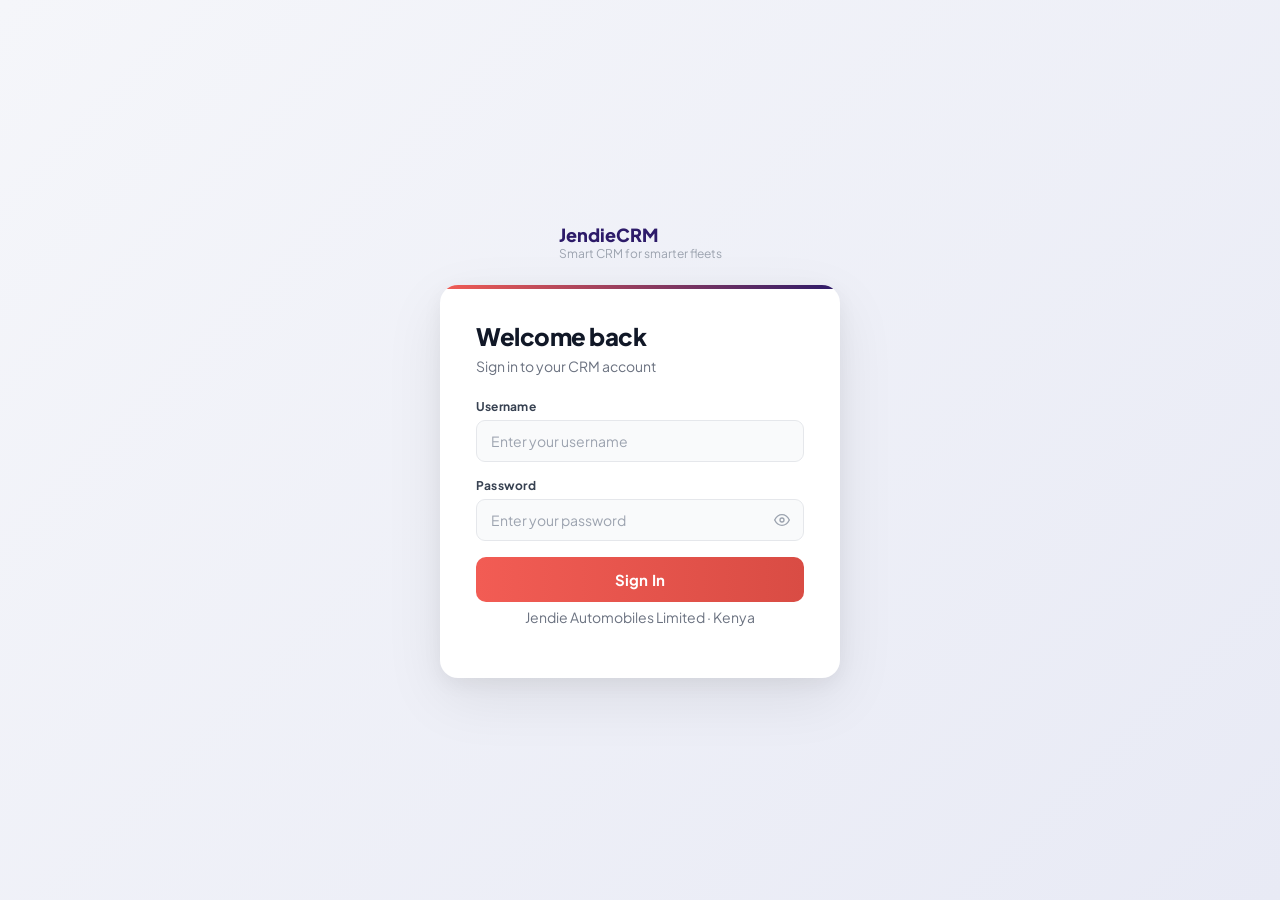
==== commit 596b1d22: "Update dashboard and login page taglines to 'Driving connections, powering growth' for JendieConnect" ====
--- a/public/dashboard.html
+++ b/public/dashboard.html
@@ -20,7 +20,7 @@
     </div>
     <div class="brand-text">
       <span class="brand-name">JendieCRM</span>
-      <span class="brand-sub">School leads · Kenya</span>
+      <span class="brand-sub">Driving connections, powering growth · Kenya</span>
     </div>
   </div>
 
@@ -548,7 +548,7 @@
 // ===================== CONFIG =====================
 const API_BASE = window.location.hostname === "localhost"
   ? "http://localhost:5000"
-  : "https://school-crm-sndl.onrender.com";
+  : "https://jendie-marketing-crm.onrender.com";
 
 // ===================== STATE =====================
 const token = localStorage.getItem("jwtToken");
